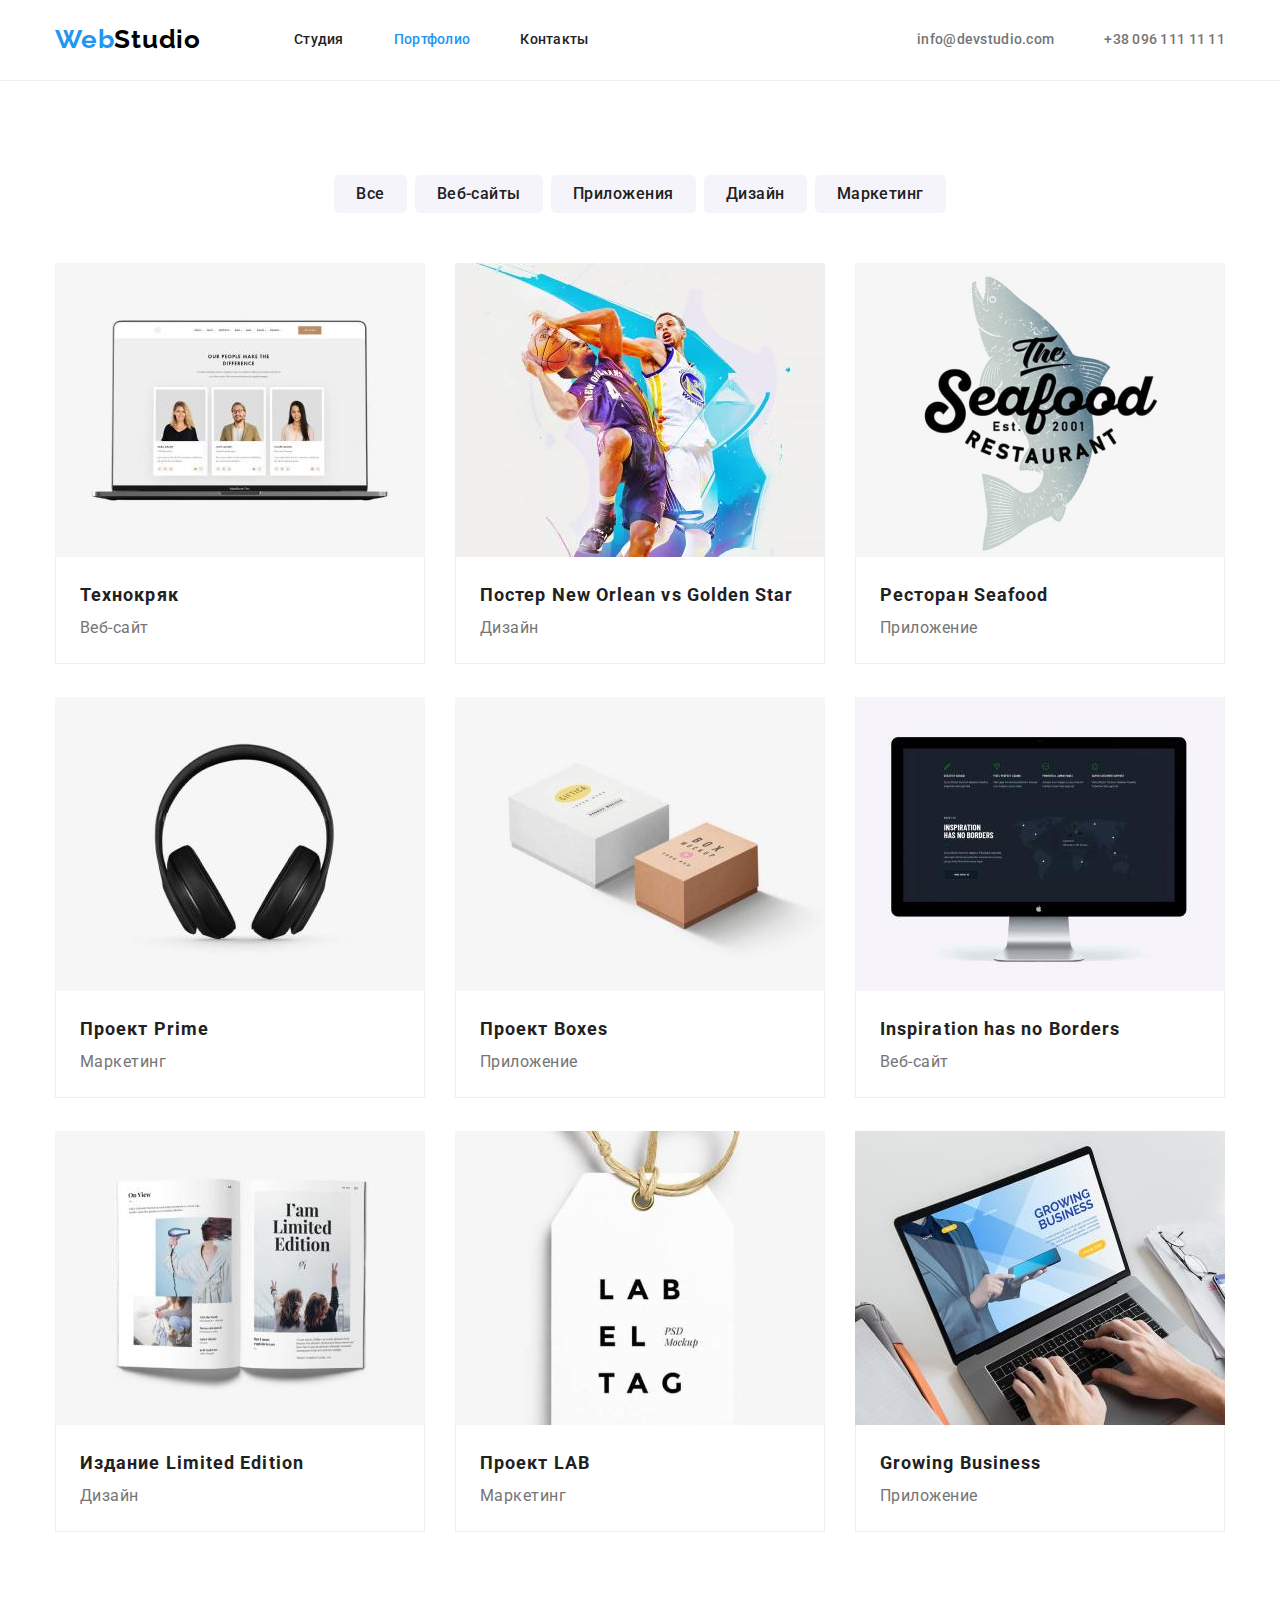
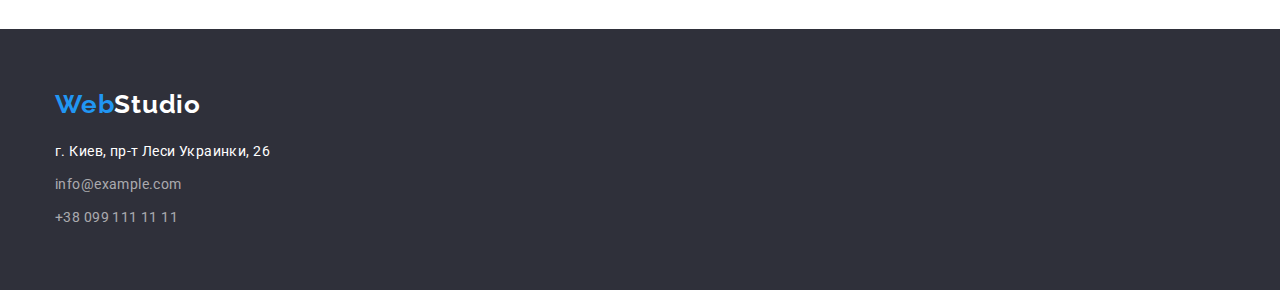
==== portfolio.html @ d7897234 "Final version" ====
<!DOCTYPE html>
<html lang="ru">
  <head>
    <meta charset="UTF-8" />
    <meta http-equiv="X-UA-Compatible" content="IE=edge" />
    <meta name="viewport" content="width=device-width, initial-scale=1.0" />
    <title>Портфолио</title>
    <link rel="preconnect" href="https://fonts.googleapis.com" />
    <link rel="preconnect" href="https://fonts.gstatic.com" crossorigin />
    <link
      href="https://fonts.googleapis.com/css2?family=Raleway:wght@700&family=Roboto:wght@400;500;700;900&display=swap"
      rel="stylesheet"
    />
    <link
      rel="stylesheet"
      href="https://cdnjs.cloudflare.com/ajax/libs/modern-normalize/1.0.0/modern-normalize.min.css"
    />
    <link rel="stylesheet" href="./css/styles.css" />
  </head>
  <body>
    <!-- header_section -->
    <header class="header">
      <div class="container">
        <!-- header_section_nav -->

        <div class="flex-nav">
          <nav class="nav">
            <a href="/" class="logo-first link"><span class="firstpart-logo">Web</span>Studio</a>
            <ul class="nav-list list">
              <li class="item"><a href="/index.html" class="link top-link">Студия</a></li>
              <li class="item"><a href="#" class="link top-link current-link">Портфолио</a></li>
              <li class="item"><a href="#" class="link top-link">Контакты</a></li>
            </ul>
          </nav>
          <!-- header_section_contact -->
          <ul class="auth-nav list">
            <li class="item">
              <a href="mailto:info@devstudio.com" class="link topnav-link top-link">info@devstudio.com</a>
            </li>
            <li class="item"><a href="tel:+380961111111" class="link topnav-link top-link">+38 096 111 11 11</a></li>
          </ul>
        </div>
      </div>
    </header>
    <!-- main-portfolio -->
    <main>
      <section class="section">
        <div class="container">
          <h1 class="main-section-header">Наши работы</h1>
          <ul class="btns-list list">
            <li class="item"><button type="button" class="port-btn">Все</button></li>
            <li class="item"><button type="button" class="port-btn">Веб-сайты</button></li>
            <li class="item"><button type="button" class="port-btn">Приложения</button></li>
            <li class="item"><button type="button" class="port-btn">Дизайн</button></li>
            <li class="item"><button type="button" class="port-btn">Маркетинг</button></li>
          </ul>

          <ul class="port-card-list list">
            <a href="" class="link">
              <li class="item port-card-block">
                <img src="./images/imgp1.jpg" class="port-card-img" alt="Технокряк" width="370" height="294" />
                <div class="port-card-text">
                  <h2 class="card-header">Технокряк</h2>
                  <p class="card-paragraph">Веб-сайт</p>
                </div>
              </li>
            </a>
            <a href="" class="link">
              <li class="item port-card-block">
                <img
                  src="./images/imgp2.jpg"
                  class="port-card-img"
                  alt="Постер New Orlean vs Golden Star"
                  width="370"
                  height="294"
                />
                <div class="port-card-text">
                  <h2 class="card-header">Постер New Orlean vs Golden Star</h2>
                  <p class="card-paragraph">Дизайн</p>
                </div>
              </li>
            </a>
            <a href="" class="link">
              <li class="item port-card-block">
                <img src="./images/imgp3.png" class="port-card-img" alt="Ресторан Seafood" width="370" height="294" />
                <div class="port-card-text">
                  <h2 class="card-header">Ресторан Seafood</h2>
                  <p class="card-paragraph">Приложение</p>
                </div>
              </li>
            </a>
            <a href="" class="link">
              <li class="item port-card-block">
                <img src="./images/imgp4.jpg" class="port-card-img" alt="Проект Prime" width="370" height="294" />
                <div class="port-card-text">
                  <h2 class="card-header">Проект Prime</h2>
                  <p class="card-paragraph">Маркетинг</p>
                </div>
              </li>
            </a>
            <a href="" class="link">
              <li class="item port-card-block">
                <img src="./images/imgp5.jpg" class="port-card-img" alt="Проект Boxes" width="370" height="294" />
                <div class="port-card-text">
                  <h2 class="card-header">Проект Boxes</h2>
                  <p class="card-paragraph">Приложение</p>
                </div>
              </li>
            </a>
            <a href="" class="link">
              <li class="item port-card-block">
                <img
                  src="./images/imgp6.jpg"
                  class="port-card-img"
                  alt="Inspiration has no Borders"
                  width="370"
                  height="294"
                />
                <div class="port-card-text">
                  <h2 class="card-header">Inspiration has no Borders</h2>
                  <p class="card-paragraph">Веб-сайт</p>
                </div>
              </li>
            </a>
            <a href="" class="link">
              <li class="item port-card-block">
                <img
                  src="./images/imgp7.jpg"
                  class="port-card-img"
                  alt="Издание Limited Edition"
                  width="370"
                  height="294"
                />
                <div class="port-card-text">
                  <h2 class="card-header">Издание Limited Edition</h2>
                  <p class="card-paragraph">Дизайн</p>
                </div>
              </li>
            </a>
            <a href="" class="link">
              <li class="item port-card-block">
                <img src="./images/imgp8.jpg" class="port-card-img" alt="Проект LAB" width="370" height="294" />
                <div class="port-card-text">
                  <h2 class="card-header">Проект LAB</h2>
                  <p class="card-paragraph">Маркетинг</p>
                </div>
              </li>
            </a>
            <a href="" class="link">
              <li class="item port-card-block">
                <img src="./images/imgp9.jpg" class="port-card-img" alt="Growing Business" width="370" height="294" />
                <div class="port-card-text">
                  <h2 class="card-header">Growing Business</h2>
                  <p class="card-paragraph">Приложение</p>
                </div>
              </li>
            </a>
          </ul>
        </div>
      </section>
    </main>
    <!-- footer_section -->
    <footer class="footer-section">
      <div class="container">
        <a href="/" class="logo-second link"><span class="firstpart-logo">Web</span>Studio</a>
        <address class="address">
          <ul class="list">
            <li><a href="#" class="link faddress-link">г. Киев, пр-т Леси Украинки, 26</a></li>
            <li><a href="mailto:info@example.com" class="link faddress-link-second">info@example.com</a></li>
            <li><a href="tel:+380991111111" class="link faddress-link-second">+38 099 111 11 11</a></li>
          </ul>
        </address>
      </div>
    </footer>
  </body>
</html>
---- css/styles.css ----
:root {
  --primary-color: #212121;
  --accent-color: #2196f3;
  --second-color-text: #757575;
  --third-color: #ffffff;
  --footer-address-color: rgba(255, 255, 255, 0.6);
}

body {
  font-family: 'Roboto', sans-serif;
  color: #212121;
  background-color: #ffffff;
}

h1,
h2,
h3,
h4,
h5,
h6,
p,
ul {
  margin: 0;
  padding: 0;
}

.container {
  width: 1200px;
  margin-left: auto;
  margin-right: auto;
  padding-left: 15px;
  padding-right: 15px;
}
.section {
  padding-top: 94px;
  padding-bottom: 94px;
}

.logo-first {
  color: #000000;
  font-family: Raleway;
  font-style: normal;
  font-weight: bold;
  font-size: 26px;
  line-height: 1.19;
  letter-spacing: 0.03em;
}
.logo-second {
  color: var(--third-color);
  font-family: Raleway;
  font-style: normal;
  font-weight: bold;
  font-size: 26px;
  line-height: 1.19;
  letter-spacing: 0.03em;
}

.firstpart-logo {
  color: var(--accent-color);
}

.link {
  text-decoration: none;
}

.top-link {
  color: var(--primary-color);
  font-family: Roboto;
  font-style: normal;
  font-weight: 500;
  font-size: 14px;
  line-height: 1.14;
  letter-spacing: 0.02em;
}
.top-link:hover,
.top-link:focus {
  color: var(--accent-color);
}

.current-link {
  color: var(--accent-color);
}

.list {
  list-style: none;
}

.topnav-link {
  color: var(--second-color-text);
}

.topnav-link:hover {
}

.footer-section {
  background-color: #2f303a;
  padding-top: 60px;
  padding-bottom: 60px;
}
.faddress-link {
  color: var(--third-color);
  font-style: normal;
  font-family: Roboto;
  font-style: normal;
  font-weight: normal;
  font-size: 14px;
  line-height: 1.71;
  letter-spacing: 0.03em;
}
.faddress-link-second {
  color: var(--footer-address-color);
  font-style: normal;
  font-family: Roboto;
  font-style: normal;
  font-weight: normal;
  font-size: 14px;
  line-height: 1.71;
  letter-spacing: 0.03em;
  margin-top: 9px;
  display: inline-block;
}
.team-section {
  background-color: #f5f4fa;
}

.hero-section {
  background-color: #2f303a;
  text-align: center;
  padding-top: 200px;
  padding-bottom: 200px;
}

.hero-text {
  color: var(--third-color);
  font-family: Roboto;
  font-style: normal;
  font-weight: 900;
  font-size: 44px;
  line-height: 1.36;
  text-align: center;
  letter-spacing: 0.06em;
  text-transform: uppercase;
  margin-bottom: 30px;
}

.hero-btn {
  background-color: var(--accent-color);
  box-shadow: 0px 4px 4px rgba(0, 0, 0, 0.15);
  border-radius: 4px;
  width: 200px;
  height: 50px;
  color: #ffffff;
  font-family: Roboto;
  font-style: normal;
  font-weight: bold;
  font-size: 16px;
  line-height: 1.87;
  align-items: center;
  text-align: center;
  letter-spacing: 0.06em;
  border-style: none;
  cursor: pointer;
}

.our-tips {
  visibility: hidden;
}

.our-tips-headers {
  font-family: Roboto;
  font-style: normal;
  font-weight: bold;
  font-size: 14px;
  line-height: 1.14;
  letter-spacing: 0.03em;
  text-transform: uppercase;
  margin-bottom: 10px;
}

.our-tips-text {
  font-family: Roboto;
  font-style: normal;
  font-weight: normal;
  font-size: 14px;
  line-height: 1.71;
  color: var(--second-color-text);
  letter-spacing: 0.03em;
}
.wwdo-header {
  font-family: Roboto;
  font-style: normal;
  font-weight: bold;
  font-size: 36px;
  line-height: 1.16;
  text-align: center;
  letter-spacing: 0.03em;
  margin-bottom: 50px;
}

.header {
  border-bottom: 1px solid #ececec;
  padding-bottom: 25px;
  padding-top: 24px;
}

.faddress-link:hover,
.faddress-link:focus,
.faddress-link-second:hover,
.faddress-link-second:focus {
  color: var(--accent-color);
}

.address {
  margin-top: 20px;
}
.team-card-block {
  width: 270px;
  height: 368px;
  border-radius: 5px;
  background-color: var(--third-color);
  box-shadow: 0px 1px 3px rgba(0, 0, 0, 0.12), 0px 1px 1px rgba(0, 0, 0, 0.14), 0px 2px 1px rgba(0, 0, 0, 0.2);
  border-radius: 0px 0px 4px 4px;
}

.main-section-header {
  font-size: 0;
}

.port-btn {
  color: #212121;
  background-color: #f5f4fa;
  padding: 6px 22px;
  font-family: Roboto;
  font-style: normal;
  font-weight: 500;
  font-size: 16px;
  line-height: 1.62;
  text-align: center;
  letter-spacing: 0.03em;
  border-style: none;
  border-radius: 5px;
  cursor: pointer;
}
.btns-list {
  margin-bottom: 50px;
  display: flex;
  justify-content: center;
}

.btns-list .item + .item {
  margin-left: 8px;
}

.port-btn:hover,
.port-btn:focus {
  color: #ffffff;
  background-color: var(--accent-color);
}

.port-card-block {
  background-color: #ffffff;
  width: 370px;
  height: 404px;
  display: block;
}
.port-card-text {
  border-bottom: 1px solid #eeeeee;
  border-right: 1px solid #eeeeee;
  border-left: 1px solid #eeeeee;
  padding: 20px 24px;
  display: block;
}
.port-card-img {
  display: block;
}

.card-header {
  font-family: Roboto;
  font-style: normal;
  font-weight: bold;
  font-size: 18px;
  line-height: 2;
  letter-spacing: 0.06em;
  color: #212121;
}

.card-paragraph {
  font-family: Roboto;
  font-style: normal;
  font-weight: normal;
  font-size: 16px;
  line-height: 1.87;
  letter-spacing: 0.03em;
  color: #757575;
}

.team-card-name {
  color: var(--primary-color);
  font-family: Roboto;
  font-style: normal;
  font-weight: 500;
  font-size: 16px;
  line-height: 19px;
  text-align: center;
  letter-spacing: 0.03em;
  margin-bottom: 10px;
}
.team-card-profession {
  color: var(--second-color-text);
  font-family: Roboto;
  font-style: normal;
  font-weight: normal;
  font-size: 16px;
  line-height: 19px;
  text-align: center;
  letter-spacing: 0.03em;
}
.our-team {
  color: var(--primary-color);
  font-family: Roboto;
  font-style: normal;
  font-weight: bold;
  font-size: 36px;
  line-height: 42px;
  text-align: center;
  letter-spacing: 0.03em;
  margin-bottom: 50px;
}
.team-card-img {
  margin-bottom: 30px;
}

.auth-nav .item + .item {
  margin-left: 50px;
}

.nav-list {
  display: flex;
  margin-left: 93px;
}

.nav-list .item + .item {
  margin-left: 50px;
}

.auth-nav {
  display: flex;
  margin-left: auto;
}

.nav {
  display: flex;
  align-items: center;
}

.flex-nav {
  display: flex;
  align-items: center;
}

.tips-list {
  display: flex;
}

.tips-list .item + .item {
  margin-left: 30px;
}

.tips-list .item {
  width: 270px;
}

.wwdo-list {
  display: flex;
}

.wwdo-list .item + .item {
  margin-left: 30px;
}

.our-team-list {
  display: flex;
}

.our-team-list .team-card + .team-card {
  margin-left: 30px;
}

.port-card-list {
  display: flex;
  flex-wrap: wrap;
  margin-top: -30px;
  margin-left: -30px;
}

.port-card-list .item {
  margin-top: 30px;
  margin-left: 30px;

  flex-basis: calc((100% - 90px) / 3);
}
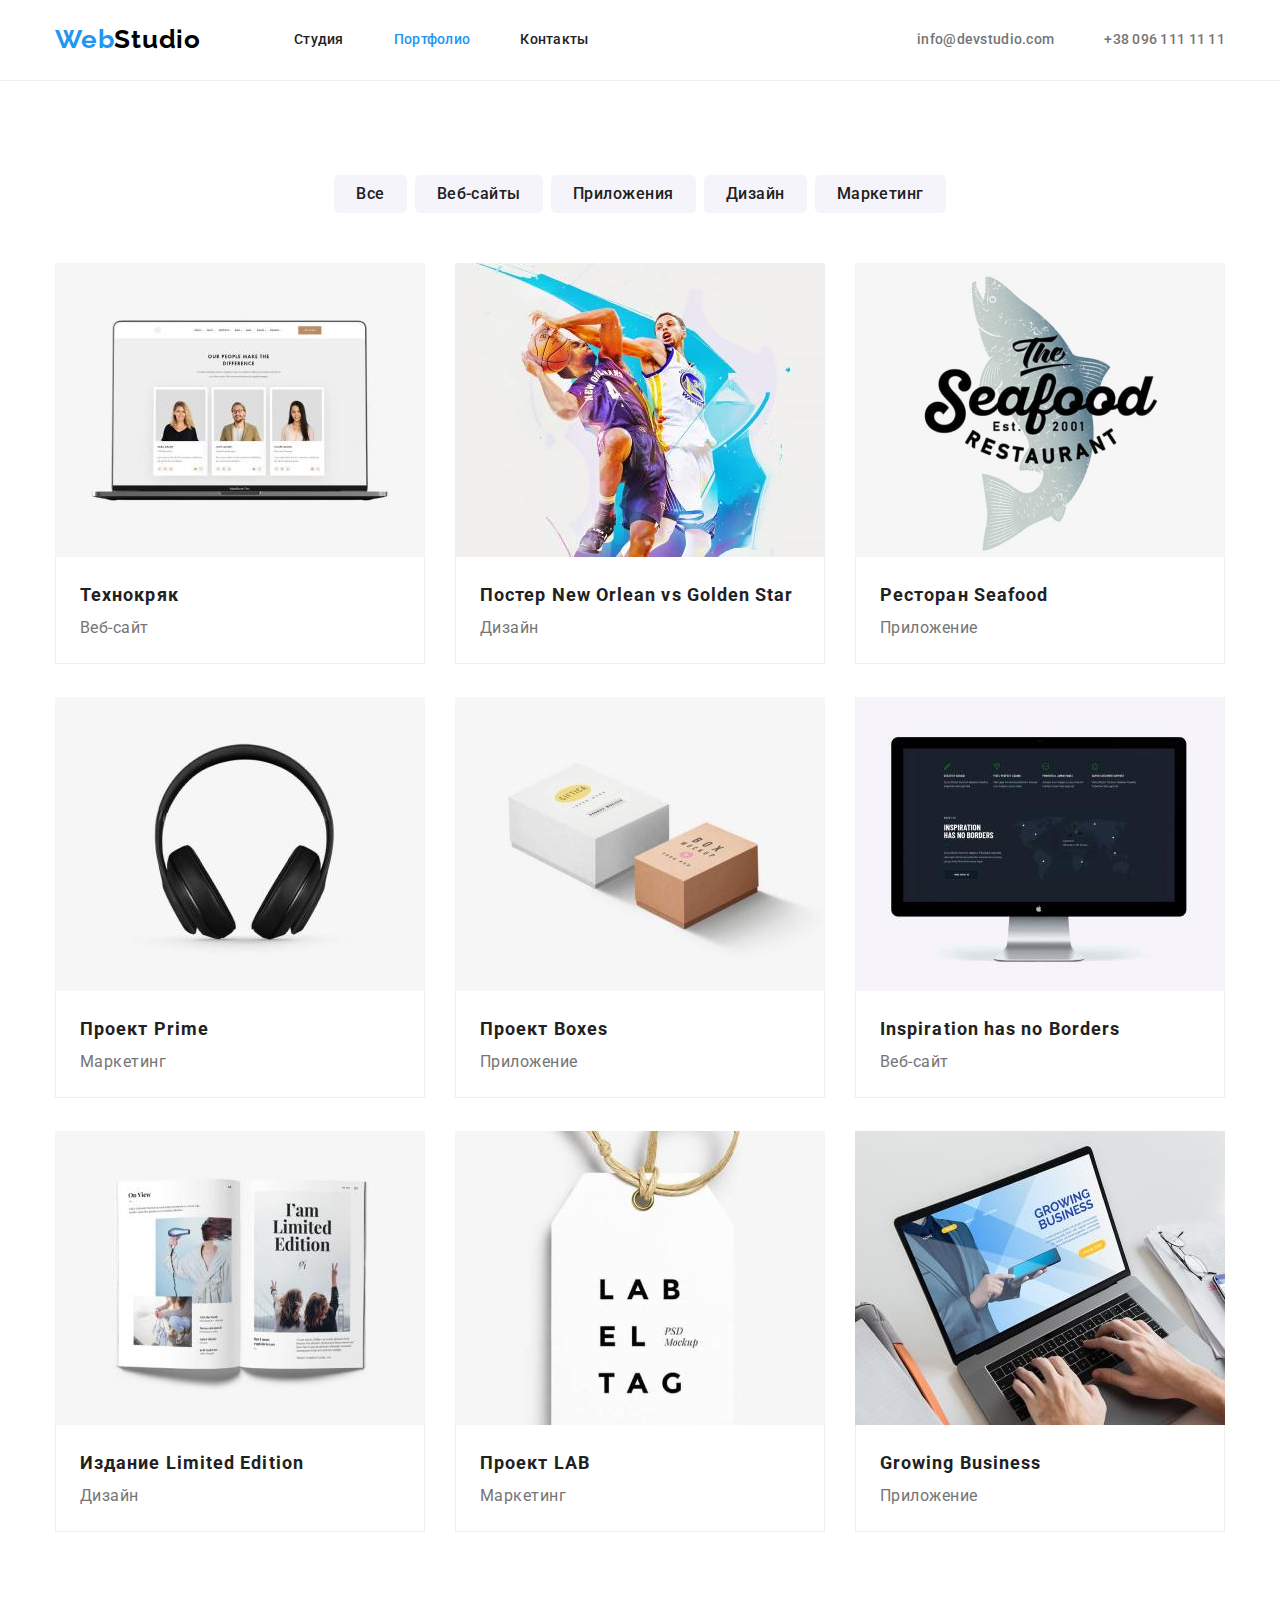
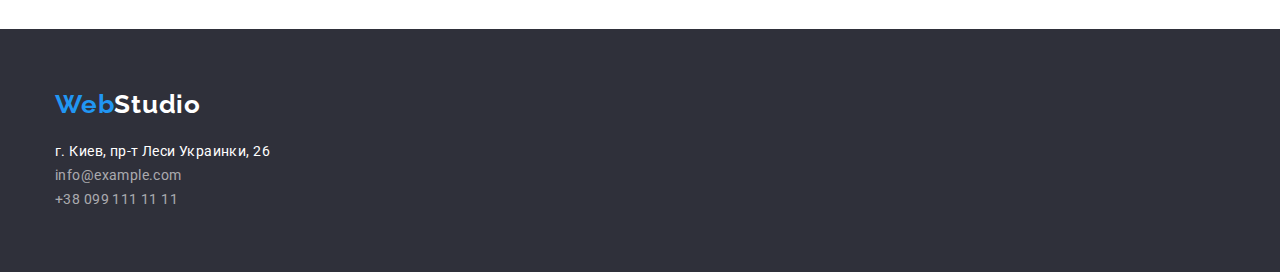
==== commit 503bdbd5: "Final version" ====
--- a/portfolio.html
+++ b/portfolio.html
@@ -27,7 +27,7 @@
           <nav class="nav">
             <a href="/" class="logo-first link"><span class="firstpart-logo">Web</span>Studio</a>
             <ul class="nav-list list">
-              <li class="item"><a href="/index.html" class="link top-link">Студия</a></li>
+              <li class="item"><a href="./index.html" class="link top-link">Студия</a></li>
               <li class="item"><a href="#" class="link top-link current-link">Портфолио</a></li>
               <li class="item"><a href="#" class="link top-link">Контакты</a></li>
             </ul>
@@ -56,17 +56,18 @@
           </ul>
 
           <ul class="port-card-list list">
-            <a href="" class="link">
-              <li class="item port-card-block">
+            <li class="item port-card-block">
+              <a href="" class="link">
                 <img src="./images/imgp1.jpg" class="port-card-img" alt="Технокряк" width="370" height="294" />
                 <div class="port-card-text">
                   <h2 class="card-header">Технокряк</h2>
                   <p class="card-paragraph">Веб-сайт</p>
                 </div>
-              </li>
-            </a>
-            <a href="" class="link">
-              <li class="item port-card-block">
+              </a>
+            </li>
+
+            <li class="item port-card-block">
+              <a href="" class="link">
                 <img
                   src="./images/imgp2.jpg"
                   class="port-card-img"
@@ -78,37 +79,41 @@
                   <h2 class="card-header">Постер New Orlean vs Golden Star</h2>
                   <p class="card-paragraph">Дизайн</p>
                 </div>
-              </li>
-            </a>
-            <a href="" class="link">
-              <li class="item port-card-block">
+              </a>
+            </li>
+
+            <li class="item port-card-block">
+              <a href="" class="link">
                 <img src="./images/imgp3.png" class="port-card-img" alt="Ресторан Seafood" width="370" height="294" />
                 <div class="port-card-text">
                   <h2 class="card-header">Ресторан Seafood</h2>
                   <p class="card-paragraph">Приложение</p>
                 </div>
-              </li>
-            </a>
-            <a href="" class="link">
-              <li class="item port-card-block">
+              </a>
+            </li>
+
+            <li class="item port-card-block">
+              <a href="" class="link">
                 <img src="./images/imgp4.jpg" class="port-card-img" alt="Проект Prime" width="370" height="294" />
                 <div class="port-card-text">
                   <h2 class="card-header">Проект Prime</h2>
                   <p class="card-paragraph">Маркетинг</p>
                 </div>
-              </li>
-            </a>
-            <a href="" class="link">
-              <li class="item port-card-block">
+              </a>
+            </li>
+
+            <li class="item port-card-block">
+              <a href="" class="link">
                 <img src="./images/imgp5.jpg" class="port-card-img" alt="Проект Boxes" width="370" height="294" />
                 <div class="port-card-text">
                   <h2 class="card-header">Проект Boxes</h2>
                   <p class="card-paragraph">Приложение</p>
                 </div>
-              </li>
-            </a>
-            <a href="" class="link">
-              <li class="item port-card-block">
+              </a>
+            </li>
+
+            <li class="item port-card-block">
+              <a href="" class="link">
                 <img
                   src="./images/imgp6.jpg"
                   class="port-card-img"
@@ -120,10 +125,11 @@
                   <h2 class="card-header">Inspiration has no Borders</h2>
                   <p class="card-paragraph">Веб-сайт</p>
                 </div>
-              </li>
-            </a>
-            <a href="" class="link">
-              <li class="item port-card-block">
+              </a>
+            </li>
+
+            <li class="item port-card-block">
+              <a href="" class="link">
                 <img
                   src="./images/imgp7.jpg"
                   class="port-card-img"
@@ -135,26 +141,28 @@
                   <h2 class="card-header">Издание Limited Edition</h2>
                   <p class="card-paragraph">Дизайн</p>
                 </div>
-              </li>
-            </a>
-            <a href="" class="link">
-              <li class="item port-card-block">
+              </a>
+            </li>
+
+            <li class="item port-card-block">
+              <a href="" class="link">
                 <img src="./images/imgp8.jpg" class="port-card-img" alt="Проект LAB" width="370" height="294" />
                 <div class="port-card-text">
                   <h2 class="card-header">Проект LAB</h2>
                   <p class="card-paragraph">Маркетинг</p>
                 </div>
-              </li>
-            </a>
-            <a href="" class="link">
-              <li class="item port-card-block">
+              </a>
+            </li>
+
+            <li class="item port-card-block">
+              <a href="" class="link">
                 <img src="./images/imgp9.jpg" class="port-card-img" alt="Growing Business" width="370" height="294" />
                 <div class="port-card-text">
                   <h2 class="card-header">Growing Business</h2>
                   <p class="card-paragraph">Приложение</p>
                 </div>
-              </li>
-            </a>
+              </a>
+            </li>
           </ul>
         </div>
       </section>
--- a/css/styles.css
+++ b/css/styles.css
@@ -116,14 +116,17 @@
   font-size: 14px;
   line-height: 1.71;
   letter-spacing: 0.03em;
-  margin-top: 9px;
   display: inline-block;
 }
 .team-section {
   background-color: #f5f4fa;
 }
 
-.hero-section {
+.address-list:not(:last-child) {
+  margin-bottom: 9px;
+}
+
+.address-list li:nth-child() .hero-section {
   background-color: #2f303a;
   text-align: center;
   padding-top: 200px;
@@ -162,8 +165,16 @@
   cursor: pointer;
 }
 
-.our-tips {
-  visibility: hidden;
+.visually-hidden {
+  position: absolute;
+  clip: rect(0 0 0 0);
+  width: 1px;
+  height: 1px;
+  margin: -1px;
+}
+
+.tips-section {
+  padding-bottom: 0;
 }
 
 .our-tips-headers {
@@ -212,14 +223,6 @@
 
 .address {
   margin-top: 20px;
-}
-.team-card-block {
-  width: 270px;
-  height: 368px;
-  border-radius: 5px;
-  background-color: var(--third-color);
-  box-shadow: 0px 1px 3px rgba(0, 0, 0, 0.12), 0px 1px 1px rgba(0, 0, 0, 0.14), 0px 2px 1px rgba(0, 0, 0, 0.2);
-  border-radius: 0px 0px 4px 4px;
 }
 
 .main-section-header {
@@ -315,6 +318,19 @@
   text-align: center;
   letter-spacing: 0.03em;
 }
+
+.team-card-text {
+  padding-top: 30px;
+  padding-bottom: 30px;
+}
+
+.team-card {
+  width: 270px;
+  border-radius: 5px;
+  background-color: var(--third-color);
+  box-shadow: 0px 1px 3px rgba(0, 0, 0, 0.12), 0px 1px 1px rgba(0, 0, 0, 0.14), 0px 2px 1px rgba(0, 0, 0, 0.2);
+  border-radius: 0px 0px 4px 4px;
+}
 .our-team {
   color: var(--primary-color);
   font-family: Roboto;
@@ -327,7 +343,7 @@
   margin-bottom: 50px;
 }
 .team-card-img {
-  margin-bottom: 30px;
+  display: block;
 }
 
 .auth-nav .item + .item {
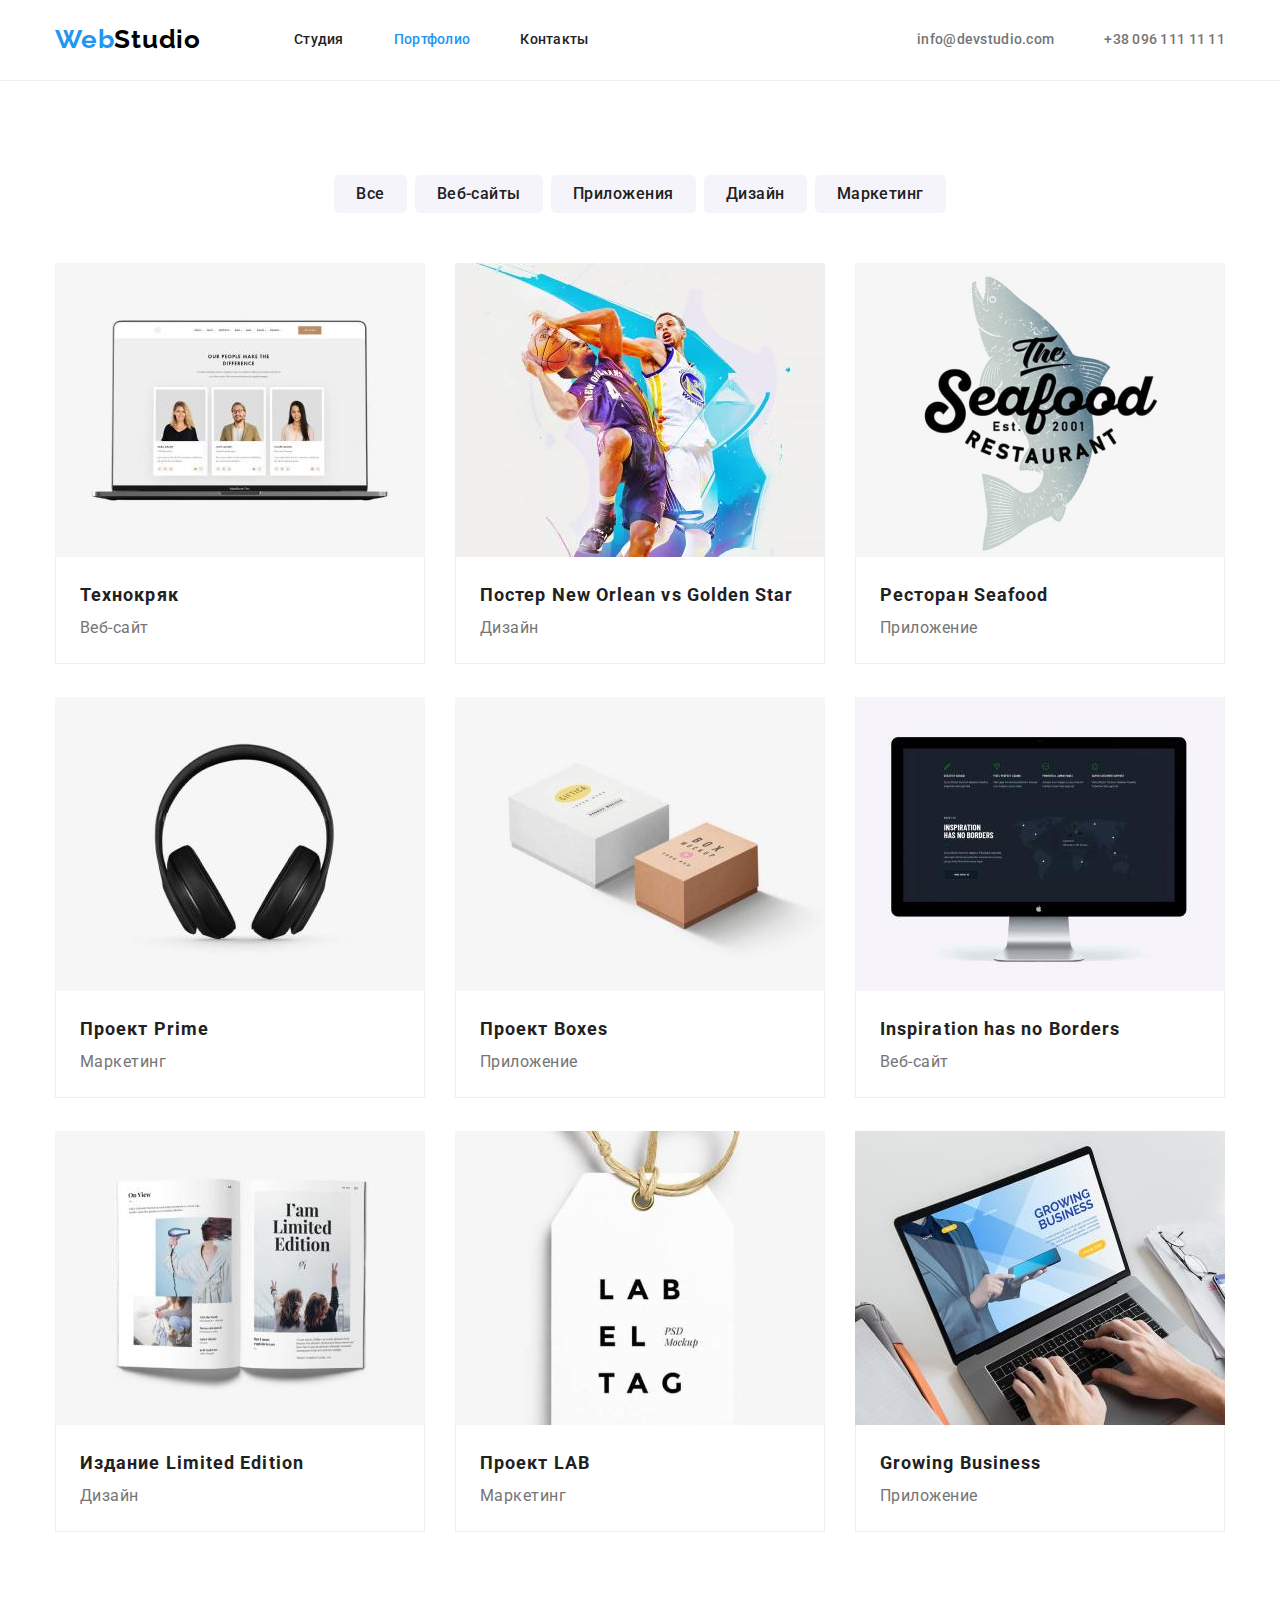
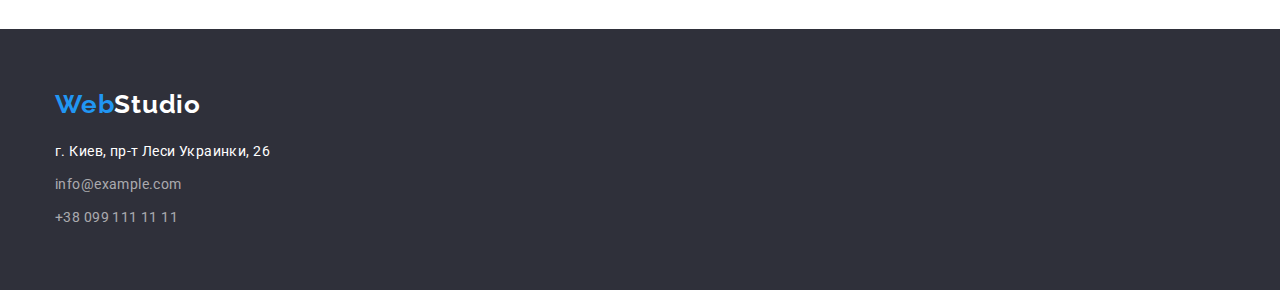
==== commit dc98267a: "1" ====
--- a/portfolio.html
+++ b/portfolio.html
@@ -172,7 +172,7 @@
       <div class="container">
         <a href="/" class="logo-second link"><span class="firstpart-logo">Web</span>Studio</a>
         <address class="address">
-          <ul class="list">
+          <ul class="address-list list">
             <li><a href="#" class="link faddress-link">г. Киев, пр-т Леси Украинки, 26</a></li>
             <li><a href="mailto:info@example.com" class="link faddress-link-second">info@example.com</a></li>
             <li><a href="tel:+380991111111" class="link faddress-link-second">+38 099 111 11 11</a></li>
--- a/css/styles.css
+++ b/css/styles.css
@@ -122,11 +122,11 @@
   background-color: #f5f4fa;
 }
 
-.address-list:not(:last-child) {
+.address-list li:not(:last-child) {
   margin-bottom: 9px;
 }
 
-.address-list li:nth-child() .hero-section {
+.hero-section {
   background-color: #2f303a;
   text-align: center;
   padding-top: 200px;
